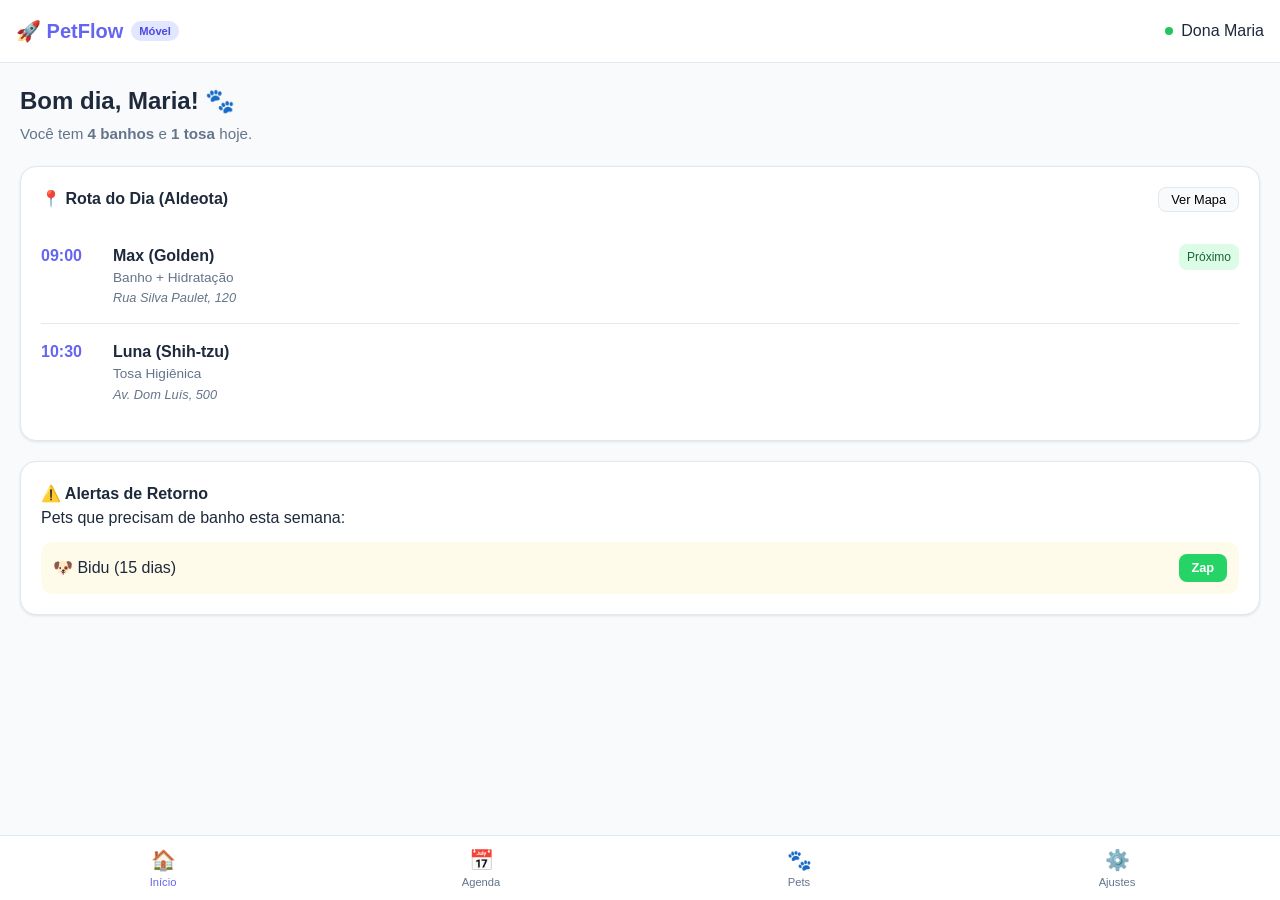
==== index.html @ 8cb59c1d "Fix: Move web files to root for GitHub Pages compatibility" ====
<!DOCTYPE html>
<html lang="pt-br">
<head>
    <meta charset="UTF-8">
    <meta name="viewport" content="width=device-width, initial-scale=1.0">
    <title>PetFlow | Gestão Móvel</title>
    <link rel="stylesheet" href="css/style.css">
    <!-- Emojis como ícones para rapidez -->
</head>
<body>
    <div id="app">
        <!-- Header fixo -->
        <header>
            <div class="brand">
                <span class="logo">🚀 PetFlow</span>
                <span class="badge">Móvel</span>
            </div>
            <div class="user-profile">
                <span class="status-dot online"></span>
                <span class="username">Dona Maria</span>
            </div>
        </header>

        <!-- Navegação Principal (Tabs no estilo App) -->
        <main id="main-content">
            <!-- Esta seção será trocada via JS -->
            <section id="dashboard" class="page active">
                <div class="welcome">
                    <h1>Bom dia, Maria! 🐾</h1>
                    <p>Você tem <strong>4 banhos</strong> e <strong>1 tosa</strong> hoje.</p>
                </div>

                <!-- Resumo de Rotas (Destaque do Pet Móvel) -->
                <div class="card routes-card">
                    <div class="card-header">
                        <h2>📍 Rota do Dia (Aldeota)</h2>
                        <button class="btn-small">Ver Mapa</button>
                    </div>
                    <ul class="route-list">
                        <li class="route-item next">
                            <span class="time">09:00</span>
                            <div class="info">
                                <span class="pet-name">Max (Golden)</span>
                                <span class="service">Banho + Hidratação</span>
                                <span class="address">Rua Silva Paulet, 120</span>
                            </div>
                            <span class="status">Próximo</span>
                        </li>
                        <li class="route-item">
                            <span class="time">10:30</span>
                            <div class="info">
                                <span class="pet-name">Luna (Shih-tzu)</span>
                                <span class="service">Tosa Higiênica</span>
                                <span class="address">Av. Dom Luís, 500</span>
                            </div>
                        </li>
                    </ul>
                </div>

                <!-- Notificações/Alertas (Recorrência) -->
                <div class="card alerts-card">
                    <h2>⚠️ Alertas de Retorno</h2>
                    <p>Pets que precisam de banho esta semana:</p>
                    <div class="alert-item">
                        <span>🐶 Bidu (15 dias)</span>
                        <button class="btn-action">Zap</button>
                    </div>
                </div>
            </section>
        </main>

        <!-- Menu Inferior (Bottom Nav) -->
        <nav class="bottom-nav">
            <button class="nav-item active" onclick="showPage('dashboard')">
                <span class="icon">🏠</span>
                <span class="label">Início</span>
            </button>
            <button class="nav-item" onclick="showPage('agenda')">
                <span class="icon">📅</span>
                <span class="label">Agenda</span>
            </button>
            <button class="nav-item" onclick="showPage('pets')">
                <span class="icon">🐾</span>
                <span class="label">Pets</span>
            </button>
            <button class="nav-item" onclick="showPage('config')">
                <span class="icon">⚙️</span>
                <span class="label">Ajustes</span>
            </button>
        </nav>
    </div>
    <script src="js/app.js"></script>
</body>
</html>
---- css/style.css ----
:root {
    --primary: #6366f1;
    --primary-dark: #4f46e5;
    --success: #22c55e;
    --warning: #f59e0b;
    --danger: #ef4444;
    --background: #f8fafc;
    --card: #ffffff;
    --text-main: #1e293b;
    --text-muted: #64748b;
    --border: #e2e8f0;
}

* {
    margin: 0;
    padding: 0;
    box-sizing: border-box;
    font-family: 'Segoe UI', Roboto, Helvetica, Arial, sans-serif;
}

body {
    background-color: var(--background);
    color: var(--text-main);
    line-height: 1.5;
    -webkit-tap-highlight-color: transparent;
}

/* Header */
header {
    background: var(--card);
    padding: 1rem;
    display: flex;
    justify-content: space-between;
    align-items: center;
    border-bottom: 1px solid var(--border);
    position: sticky;
    top: 0;
    z-index: 100;
}

.brand {
    display: flex;
    align-items: center;
    gap: 0.5rem;
}

.logo {
    font-weight: 800;
    font-size: 1.25rem;
    color: var(--primary);
}

.badge {
    background: #e0e7ff;
    color: var(--primary-dark);
    font-size: 0.7rem;
    padding: 0.1rem 0.5rem;
    border-radius: 1rem;
    font-weight: bold;
}

.user-profile {
    display: flex;
    align-items: center;
    gap: 0.5rem;
}

.status-dot {
    width: 8px;
    height: 8px;
    border-radius: 50%;
}

.online { background: var(--success); }

/* Main Content */
main {
    padding: 1.25rem;
    padding-bottom: 5rem; /* Space for bottom nav */
}

.welcome h1 {
    font-size: 1.5rem;
    margin-bottom: 0.25rem;
}

.welcome p {
    color: var(--text-muted);
    font-size: 0.95rem;
}

/* Cards */
.card {
    background: var(--card);
    border-radius: 1rem;
    padding: 1.25rem;
    margin-top: 1.25rem;
    box-shadow: 0 1px 3px rgba(0,0,0,0.1);
    border: 1px solid var(--border);
}

.card-header {
    display: flex;
    justify-content: space-between;
    align-items: center;
    margin-bottom: 1rem;
}

.card h2 {
    font-size: 1rem;
    font-weight: 700;
}

/* Route List */
.route-list {
    list-style: none;
}

.route-item {
    display: flex;
    gap: 1rem;
    padding: 1rem 0;
    border-bottom: 1px solid var(--border);
}

.route-item:last-child {
    border-bottom: none;
}

.time {
    font-weight: bold;
    color: var(--primary);
    min-width: 3.5rem;
}

.info {
    flex: 1;
}

.pet-name {
    display: block;
    font-weight: 600;
}

.service {
    display: block;
    font-size: 0.85rem;
    color: var(--text-muted);
}

.address {
    display: block;
    font-size: 0.8rem;
    color: var(--text-muted);
    font-style: italic;
}

.status {
    font-size: 0.75rem;
    background: #dcfce7;
    color: #166534;
    padding: 0.25rem 0.5rem;
    border-radius: 0.5rem;
    align-self: flex-start;
}

/* Buttons */
.btn-small {
    background: var(--background);
    border: 1px solid var(--border);
    padding: 0.25rem 0.75rem;
    border-radius: 0.5rem;
    font-size: 0.8rem;
    cursor: pointer;
}

.btn-action {
    background: #25d366; /* WhatsApp Green */
    color: white;
    border: none;
    padding: 0.4rem 0.8rem;
    border-radius: 0.5rem;
    font-size: 0.8rem;
    font-weight: bold;
}

/* Bottom Nav */
.bottom-nav {
    position: fixed;
    bottom: 0;
    left: 0;
    right: 0;
    background: var(--card);
    display: flex;
    justify-content: space-around;
    padding: 0.75rem 0.25rem;
    border-top: 1px solid var(--border);
    z-index: 100;
}

.nav-item {
    background: none;
    border: none;
    display: flex;
    flex-direction: column;
    align-items: center;
    gap: 0.25rem;
    color: var(--text-muted);
    cursor: pointer;
    flex: 1;
}

.nav-item.active {
    color: var(--primary);
}

.nav-item .icon {
    font-size: 1.25rem;
}

.nav-item .label {
    font-size: 0.7rem;
    font-weight: 500;
}

/* Alert Item */
.alert-item {
    display: flex;
    justify-content: space-between;
    align-items: center;
    background: #fffbeb;
    padding: 0.75rem;
    border-radius: 0.75rem;
    margin-top: 0.75rem;
}
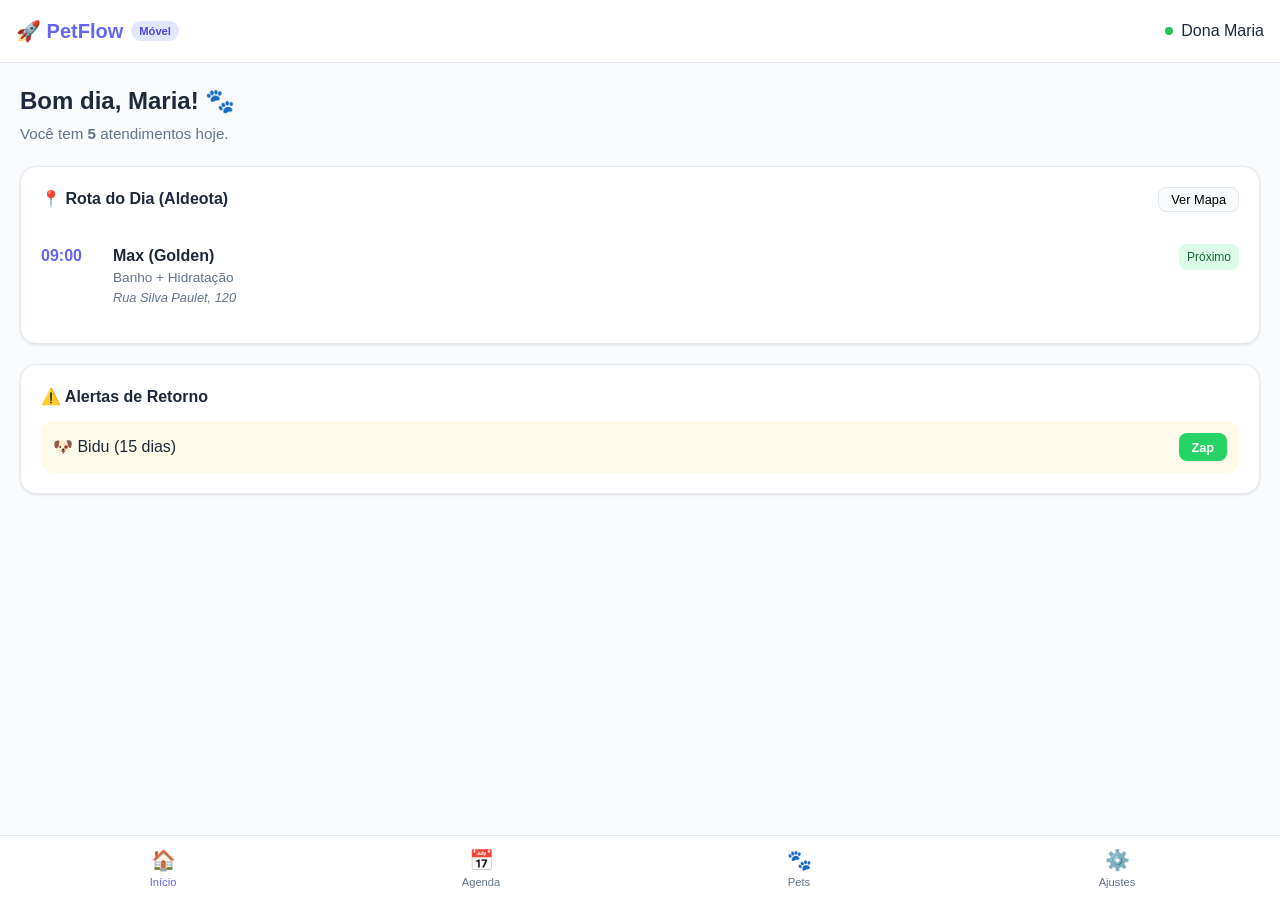
==== commit a6184f87: "UI: Added Agenda and Pet Registration with LocalStorage persistence (v0.4.0)" ====
--- a/index.html
+++ b/index.html
@@ -23,20 +23,20 @@
 
         <!-- Navegação Principal (Tabs no estilo App) -->
         <main id="main-content">
-            <!-- Esta seção será trocada via JS -->
+            <!-- PÁGINA: DASHBOARD -->
             <section id="dashboard" class="page active">
                 <div class="welcome">
                     <h1>Bom dia, Maria! 🐾</h1>
-                    <p>Você tem <strong>4 banhos</strong> e <strong>1 tosa</strong> hoje.</p>
+                    <p>Você tem <strong id="today-count">5</strong> atendimentos hoje.</p>
                 </div>
 
-                <!-- Resumo de Rotas (Destaque do Pet Móvel) -->
                 <div class="card routes-card">
                     <div class="card-header">
                         <h2>📍 Rota do Dia (Aldeota)</h2>
                         <button class="btn-small">Ver Mapa</button>
                     </div>
-                    <ul class="route-list">
+                    <ul class="route-list" id="dashboard-route-list">
+                        <!-- Gerado via JS -->
                         <li class="route-item next">
                             <span class="time">09:00</span>
                             <div class="info">
@@ -46,28 +46,91 @@
                             </div>
                             <span class="status">Próximo</span>
                         </li>
-                        <li class="route-item">
-                            <span class="time">10:30</span>
-                            <div class="info">
-                                <span class="pet-name">Luna (Shih-tzu)</span>
-                                <span class="service">Tosa Higiênica</span>
-                                <span class="address">Av. Dom Luís, 500</span>
-                            </div>
-                        </li>
                     </ul>
                 </div>
 
-                <!-- Notificações/Alertas (Recorrência) -->
                 <div class="card alerts-card">
                     <h2>⚠️ Alertas de Retorno</h2>
-                    <p>Pets que precisam de banho esta semana:</p>
-                    <div class="alert-item">
-                        <span>🐶 Bidu (15 dias)</span>
-                        <button class="btn-action">Zap</button>
+                    <div id="alerts-list">
+                        <!-- Gerado via JS -->
+                        <div class="alert-item">
+                            <span>🐶 Bidu (15 dias)</span>
+                            <button class="btn-action">Zap</button>
+                        </div>
                     </div>
                 </div>
             </section>
+
+            <!-- PÁGINA: AGENDA -->
+            <section id="agenda" class="page">
+                <div class="page-header">
+                    <h1>Calendário 📅</h1>
+                    <button class="btn-primary" onclick="openModal('modal-agenda')">+ Novo</button>
+                </div>
+                <div class="calendar-strip">
+                    <div class="day-bubble active"><span>Hoje</span><strong>03</strong></div>
+                    <div class="day-bubble"><span>Seg</span><strong>04</strong></div>
+                    <div class="day-bubble"><span>Ter</span><strong>05</strong></div>
+                </div>
+                <div class="timeline" id="agenda-timeline">
+                    <!-- Gerado via JS -->
+                </div>
+            </section>
+
+            <!-- PÁGINA: PETS / CADASTRO -->
+            <section id="pets" class="page">
+                <div class="page-header">
+                    <h1>Meus Clientes 🐾</h1>
+                    <button class="btn-primary" onclick="openModal('modal-pet')">+ Cadastro</button>
+                </div>
+                <div class="search-bar">
+                    <input type="text" placeholder="Buscar pet ou tutor..." id="pet-search">
+                </div>
+                <div class="pet-grid" id="pet-list">
+                    <!-- Gerado via JS -->
+                </div>
+            </section>
+
+            <!-- PÁGINA: CONFIGURAÇÕES -->
+            <section id="config" class="page">
+                <h1>Ajustes ⚙️</h1>
+                <div class="card">
+                    <h2>Tabela de Preços (Dâmaris Input)</h2>
+                    <ul class="price-list">
+                        <li><span>Pelo Curto</span> <strong>R$ 50,00</strong></li>
+                        <li><span>Pelo Médio</span> <strong>R$ 70,00</strong></li>
+                        <li><span>Pelo Longo</span> <strong>R$ 90,00</strong></li>
+                    </ul>
+                </div>
+                <div class="card">
+                    <h2>Segurança (LGPD)</h2>
+                    <p>Status: <span class="badge">Ativo</span></p>
+                </div>
+            </section>
         </main>
+
+        <!-- MODAIS (Popups) -->
+        <div id="modal-pet" class="modal">
+            <div class="modal-content">
+                <h2>Novo Cadastro</h2>
+                <form id="form-pet">
+                    <label>Nome do Pet</label>
+                    <input type="text" id="new-pet-name" required>
+                    <label>Tipo de Pelo</label>
+                    <select id="new-pet-hair">
+                        <option value="curto">Curto (Labrador/Jack)</option>
+                        <option value="medio">Médio (Shih-tzu)</option>
+                        <option value="longo">Longo (Spitz/Akita)</option>
+                    </select>
+                    <label>Tutor (Nome)</label>
+                    <input type="text" id="new-tutor-name" required>
+                    <div class="modal-actions">
+                        <button type="button" class="btn-link" onclick="closeModal('modal-pet')">Cancelar</button>
+                        <button type="submit" class="btn-primary">Salvar</button>
+                    </div>
+                </form>
+            </div>
+        </div>
 
         <!-- Menu Inferior (Bottom Nav) -->
         <nav class="bottom-nav">
--- a/css/style.css
+++ b/css/style.css
@@ -73,6 +73,156 @@
 
 .online { background: var(--success); }
 
+/* Headers de Página */
+.page {
+    display: none;
+}
+.page.active {
+    display: block;
+}
+
+.page-header {
+    display: flex;
+    justify-content: space-between;
+    align-items: center;
+    margin-bottom: 1.5rem;
+}
+
+.page-header h1 {
+    font-size: 1.5rem;
+}
+
+/* Agenda / Calendário */
+.calendar-strip {
+    display: flex;
+    gap: 0.75rem;
+    margin-bottom: 1.5rem;
+    overflow-x: auto;
+    padding-bottom: 0.5rem;
+}
+
+.day-bubble {
+    background: var(--card);
+    border: 1px solid var(--border);
+    padding: 0.75rem;
+    border-radius: 1rem;
+    min-width: 4rem;
+    display: flex;
+    flex-direction: column;
+    align-items: center;
+    cursor: pointer;
+}
+
+.day-bubble.active {
+    background: var(--primary);
+    color: white;
+    border-color: var(--primary);
+}
+
+.day-bubble span { font-size: 0.7rem; text-transform: uppercase; }
+.day-bubble strong { font-size: 1.1rem; }
+
+/* Timeline */
+.timeline {
+    border-left: 2px solid var(--border);
+    margin-left: 0.5rem;
+    padding-left: 1.5rem;
+    position: relative;
+}
+
+/* Modais */
+.modal {
+    display: none;
+    position: fixed;
+    top: 0;
+    left: 0;
+    right: 0;
+    bottom: 0;
+    background: rgba(0,0,0,0.5);
+    z-index: 1000;
+    align-items: flex-end; /* Abre de baixo para cima no mobile */
+}
+
+.modal.active {
+    display: flex;
+}
+
+.modal-content {
+    background: white;
+    width: 100%;
+    padding: 2rem;
+    border-radius: 1.5rem 1.5rem 0 0;
+    box-shadow: 0 -2px 10px rgba(0,0,0,0.1);
+}
+
+.modal-content h2 { margin-bottom: 1.5rem; }
+
+form label {
+    display: block;
+    font-size: 0.85rem;
+    font-weight: 600;
+    margin-bottom: 0.4rem;
+    margin-top: 1rem;
+}
+
+form input, form select {
+    width: 100%;
+    padding: 0.75rem;
+    border: 1px solid var(--border);
+    border-radius: 0.5rem;
+    font-size: 1rem;
+}
+
+.modal-actions {
+    display: flex;
+    justify-content: flex-end;
+    gap: 1rem;
+    margin-top: 2rem;
+}
+
+.btn-primary {
+    background: var(--primary);
+    color: white;
+    border: none;
+    padding: 0.75rem 1.5rem;
+    border-radius: 0.5rem;
+    font-weight: bold;
+    cursor: pointer;
+}
+
+.btn-link {
+    background: none;
+    border: none;
+    color: var(--text-muted);
+    font-weight: 600;
+    cursor: pointer;
+}
+
+/* Search and Lists */
+.search-bar {
+    margin-bottom: 1rem;
+}
+
+.search-bar input {
+    width: 100%;
+    padding: 0.75rem 1rem;
+    border-radius: 2rem;
+    border: 1px solid var(--border);
+    background: var(--card);
+}
+
+.price-list {
+    list-style: none;
+    margin-top: 1rem;
+}
+
+.price-list li {
+    display: flex;
+    justify-content: space-between;
+    padding: 0.5rem 0;
+    border-bottom: 1px solid var(--border);
+}
+
 /* Main Content */
 main {
     padding: 1.25rem;
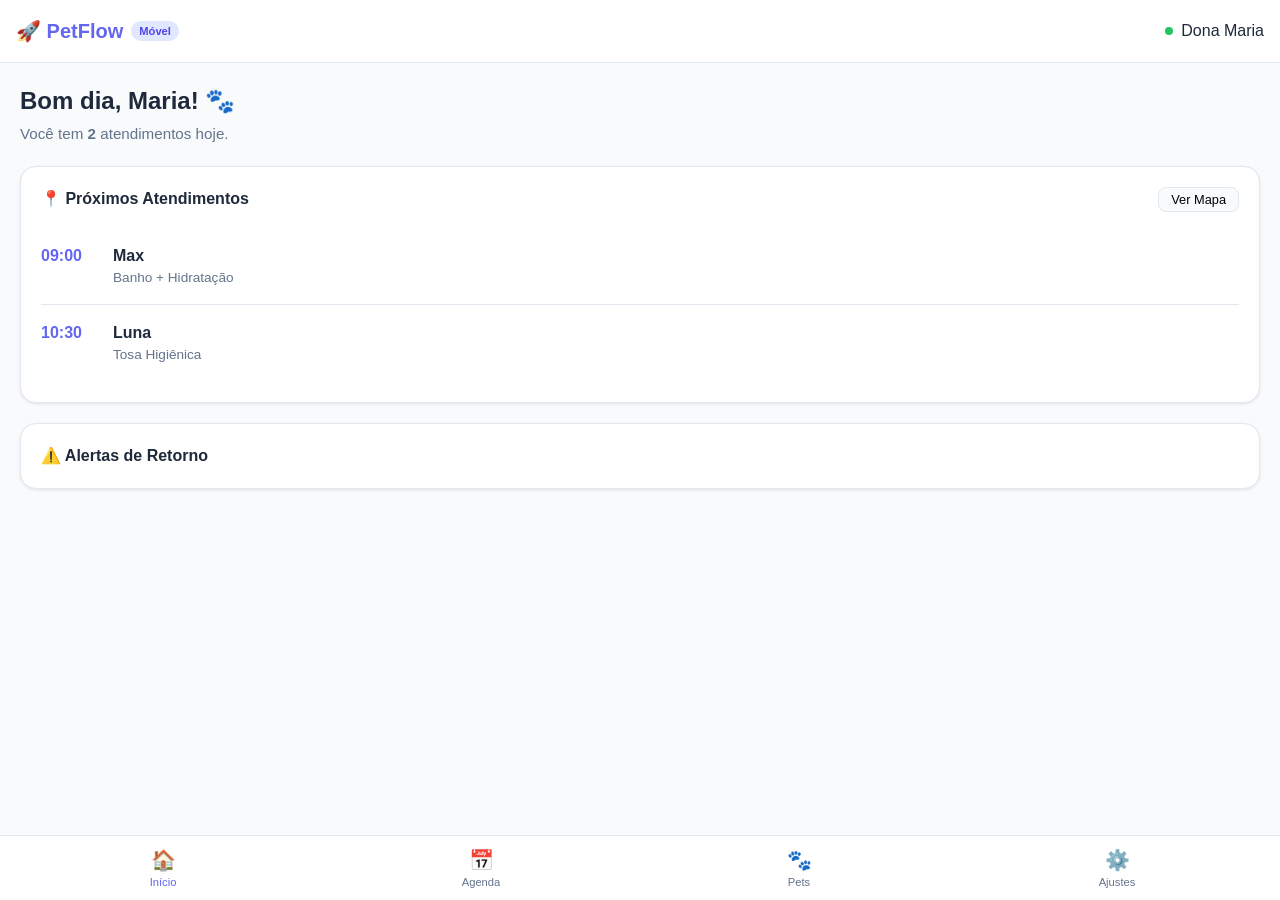
==== commit 8c03cf76: "UX: Dynamic Calendar, Dark Mode, and Integrated Search/Dashboard logic (v0.5.0)" ====
--- a/index.html
+++ b/index.html
@@ -27,25 +27,16 @@
             <section id="dashboard" class="page active">
                 <div class="welcome">
                     <h1>Bom dia, Maria! 🐾</h1>
-                    <p>Você tem <strong id="today-count">5</strong> atendimentos hoje.</p>
+                    <p>Você tem <strong id="today-count">0</strong> atendimentos hoje.</p>
                 </div>
 
                 <div class="card routes-card">
                     <div class="card-header">
-                        <h2>📍 Rota do Dia (Aldeota)</h2>
+                        <h2>📍 Próximos Atendimentos</h2>
                         <button class="btn-small">Ver Mapa</button>
                     </div>
                     <ul class="route-list" id="dashboard-route-list">
                         <!-- Gerado via JS -->
-                        <li class="route-item next">
-                            <span class="time">09:00</span>
-                            <div class="info">
-                                <span class="pet-name">Max (Golden)</span>
-                                <span class="service">Banho + Hidratação</span>
-                                <span class="address">Rua Silva Paulet, 120</span>
-                            </div>
-                            <span class="status">Próximo</span>
-                        </li>
                     </ul>
                 </div>
 
@@ -53,10 +44,6 @@
                     <h2>⚠️ Alertas de Retorno</h2>
                     <div id="alerts-list">
                         <!-- Gerado via JS -->
-                        <div class="alert-item">
-                            <span>🐶 Bidu (15 dias)</span>
-                            <button class="btn-action">Zap</button>
-                        </div>
                     </div>
                 </div>
             </section>
@@ -67,10 +54,8 @@
                     <h1>Calendário 📅</h1>
                     <button class="btn-primary" onclick="openModal('modal-agenda')">+ Novo</button>
                 </div>
-                <div class="calendar-strip">
-                    <div class="day-bubble active"><span>Hoje</span><strong>03</strong></div>
-                    <div class="day-bubble"><span>Seg</span><strong>04</strong></div>
-                    <div class="day-bubble"><span>Ter</span><strong>05</strong></div>
+                <div class="calendar-strip" id="calendar-strip">
+                    <!-- Gerado dinamicamente via JS (Hoje, Amanhã, Depois) -->
                 </div>
                 <div class="timeline" id="agenda-timeline">
                     <!-- Gerado via JS -->
@@ -84,7 +69,7 @@
                     <button class="btn-primary" onclick="openModal('modal-pet')">+ Cadastro</button>
                 </div>
                 <div class="search-bar">
-                    <input type="text" placeholder="Buscar pet ou tutor..." id="pet-search">
+                    <input type="text" placeholder="Buscar pet ou tutor..." id="pet-search" onkeyup="searchPets()">
                 </div>
                 <div class="pet-grid" id="pet-list">
                     <!-- Gerado via JS -->
@@ -95,16 +80,19 @@
             <section id="config" class="page">
                 <h1>Ajustes ⚙️</h1>
                 <div class="card">
-                    <h2>Tabela de Preços (Dâmaris Input)</h2>
+                    <h2>Visual</h2>
+                    <div style="display: flex; justify-content: space-between; align-items: center;">
+                        <span>Modo Escuro</span>
+                        <button class="btn-small" id="dark-mode-toggle" onclick="toggleDarkMode()">Ativar</button>
+                    </div>
+                </div>
+                <div class="card">
+                    <h2>Tabela de Preços</h2>
                     <ul class="price-list">
                         <li><span>Pelo Curto</span> <strong>R$ 50,00</strong></li>
                         <li><span>Pelo Médio</span> <strong>R$ 70,00</strong></li>
                         <li><span>Pelo Longo</span> <strong>R$ 90,00</strong></li>
                     </ul>
-                </div>
-                <div class="card">
-                    <h2>Segurança (LGPD)</h2>
-                    <p>Status: <span class="badge">Ativo</span></p>
                 </div>
             </section>
         </main>
--- a/css/style.css
+++ b/css/style.css
@@ -11,6 +11,14 @@
     --border: #e2e8f0;
 }
 
+[data-theme="dark"] {
+    --background: #0f172a;
+    --card: #1e293b;
+    --text-main: #f1f5f9;
+    --text-muted: #94a3b8;
+    --border: #334155;
+}
+
 * {
     margin: 0;
     padding: 0;
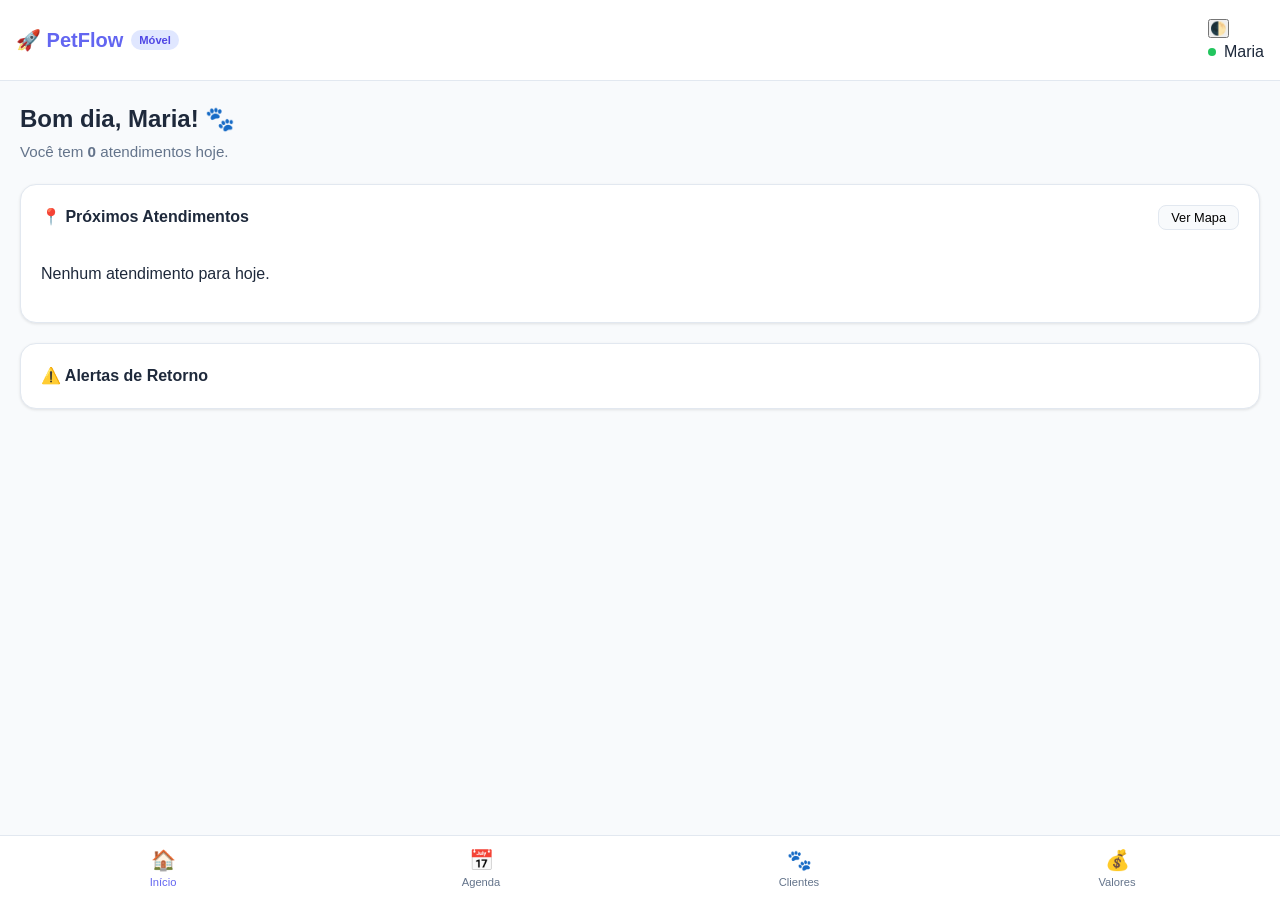
==== commit 1df206e8: "UI/UX: Added Header Theme Toggle, renamed Settings to Prices, added Pet Profiles with Countdown (v0." ====
--- a/index.html
+++ b/index.html
@@ -5,7 +5,6 @@
     <meta name="viewport" content="width=device-width, initial-scale=1.0">
     <title>PetFlow | Gestão Móvel</title>
     <link rel="stylesheet" href="css/style.css">
-    <!-- Emojis como ícones para rapidez -->
 </head>
 <body>
     <div id="app">
@@ -15,13 +14,16 @@
                 <span class="logo">🚀 PetFlow</span>
                 <span class="badge">Móvel</span>
             </div>
-            <div class="user-profile">
-                <span class="status-dot online"></span>
-                <span class="username">Dona Maria</span>
+            <div class="header-actions">
+                <button id="theme-toggle" class="btn-icon" onclick="toggleDarkMode()">🌓</button>
+                <div class="user-profile">
+                    <span class="status-dot online"></span>
+                    <span class="username">Maria</span>
+                </div>
             </div>
         </header>
 
-        <!-- Navegação Principal (Tabs no estilo App) -->
+        <!-- Navegação Principal -->
         <main id="main-content">
             <!-- PÁGINA: DASHBOARD -->
             <section id="dashboard" class="page active">
@@ -54,50 +56,44 @@
                     <h1>Calendário 📅</h1>
                     <button class="btn-primary" onclick="openModal('modal-agenda')">+ Novo</button>
                 </div>
-                <div class="calendar-strip" id="calendar-strip">
-                    <!-- Gerado dinamicamente via JS (Hoje, Amanhã, Depois) -->
-                </div>
-                <div class="timeline" id="agenda-timeline">
-                    <!-- Gerado via JS -->
-                </div>
+                <div class="calendar-strip" id="calendar-strip"></div>
+                <div class="timeline" id="agenda-timeline"></div>
             </section>
 
-            <!-- PÁGINA: PETS / CADASTRO -->
+            <!-- PÁGINA: PETS / CLIENTES -->
             <section id="pets" class="page">
                 <div class="page-header">
                     <h1>Meus Clientes 🐾</h1>
                     <button class="btn-primary" onclick="openModal('modal-pet')">+ Cadastro</button>
                 </div>
                 <div class="search-bar">
-                    <input type="text" placeholder="Buscar pet ou tutor..." id="pet-search" onkeyup="searchPets()">
+                    <input type="text" placeholder="Buscar pet, tutor ou bairro..." id="pet-search" onkeyup="searchPets()">
                 </div>
-                <div class="pet-grid" id="pet-list">
-                    <!-- Gerado via JS -->
-                </div>
+                <div class="pet-grid" id="pet-list"></div>
             </section>
 
-            <!-- PÁGINA: CONFIGURAÇÕES -->
+            <!-- PÁGINA: VALORES (Antiga Ajustes) -->
             <section id="config" class="page">
-                <h1>Ajustes ⚙️</h1>
+                <h1>Tabela de Valores 💰</h1>
                 <div class="card">
-                    <h2>Visual</h2>
-                    <div style="display: flex; justify-content: space-between; align-items: center;">
-                        <span>Modo Escuro</span>
-                        <button class="btn-small" id="dark-mode-toggle" onclick="toggleDarkMode()">Ativar</button>
-                    </div>
-                </div>
-                <div class="card">
-                    <h2>Tabela de Preços</h2>
+                    <h2>Serviços de Banho</h2>
                     <ul class="price-list">
                         <li><span>Pelo Curto</span> <strong>R$ 50,00</strong></li>
                         <li><span>Pelo Médio</span> <strong>R$ 70,00</strong></li>
                         <li><span>Pelo Longo</span> <strong>R$ 90,00</strong></li>
                     </ul>
                 </div>
+                <div class="card">
+                    <h2>Serviços de Tosa</h2>
+                    <ul class="price-list">
+                        <li><span>Tosa Higiênica</span> <strong>+ R$ 20,00</strong></li>
+                        <li><span>Tosa Completa</span> <strong>+ R$ 40,00</strong></li>
+                    </ul>
+                </div>
             </section>
         </main>
 
-        <!-- MODAIS (Popups) -->
+        <!-- MODAIS -->
         <div id="modal-pet" class="modal">
             <div class="modal-content">
                 <h2>Novo Cadastro</h2>
@@ -112,6 +108,8 @@
                     </select>
                     <label>Tutor (Nome)</label>
                     <input type="text" id="new-tutor-name" required>
+                    <label>Endereço/Bairro</label>
+                    <input type="text" id="new-pet-address" placeholder="Ex: Rua A, Aldeota" required>
                     <div class="modal-actions">
                         <button type="button" class="btn-link" onclick="closeModal('modal-pet')">Cancelar</button>
                         <button type="submit" class="btn-primary">Salvar</button>
@@ -120,7 +118,19 @@
             </div>
         </div>
 
-        <!-- Menu Inferior (Bottom Nav) -->
+        <!-- NOVO: MODAL FICHA DO PET -->
+        <div id="modal-profile" class="modal">
+            <div class="modal-content" style="height: 80vh; overflow-y: auto;">
+                <div id="pet-profile-content">
+                    <!-- Gerado via JS -->
+                </div>
+                <div class="modal-actions">
+                    <button type="button" class="btn-primary" style="width: 100%" onclick="closeModal('modal-profile')">Fechar</button>
+                </div>
+            </div>
+        </div>
+
+        <!-- Menu Inferior -->
         <nav class="bottom-nav">
             <button class="nav-item active" onclick="showPage('dashboard')">
                 <span class="icon">🏠</span>
@@ -132,11 +142,11 @@
             </button>
             <button class="nav-item" onclick="showPage('pets')">
                 <span class="icon">🐾</span>
-                <span class="label">Pets</span>
+                <span class="label">Clientes</span>
             </button>
             <button class="nav-item" onclick="showPage('config')">
-                <span class="icon">⚙️</span>
-                <span class="label">Ajustes</span>
+                <span class="icon">💰</span>
+                <span class="label">Valores</span>
             </button>
         </nav>
     </div>
--- a/css/style.css
+++ b/css/style.css
@@ -19,6 +19,24 @@
     --border: #334155;
 }
 
+[data-theme="dark"] .btn-small {
+    background: #334155;
+    color: #f1f5f9;
+    border-color: #475569;
+}
+
+[data-theme="dark"] input, 
+[data-theme="dark"] select, 
+[data-theme="dark"] .search-bar input {
+    background: #1e293b;
+    color: #f1f5f9;
+    border-color: #334155;
+}
+
+[data-theme="dark"] input::placeholder {
+    color: #64748b;
+}
+
 * {
     margin: 0;
     padding: 0;
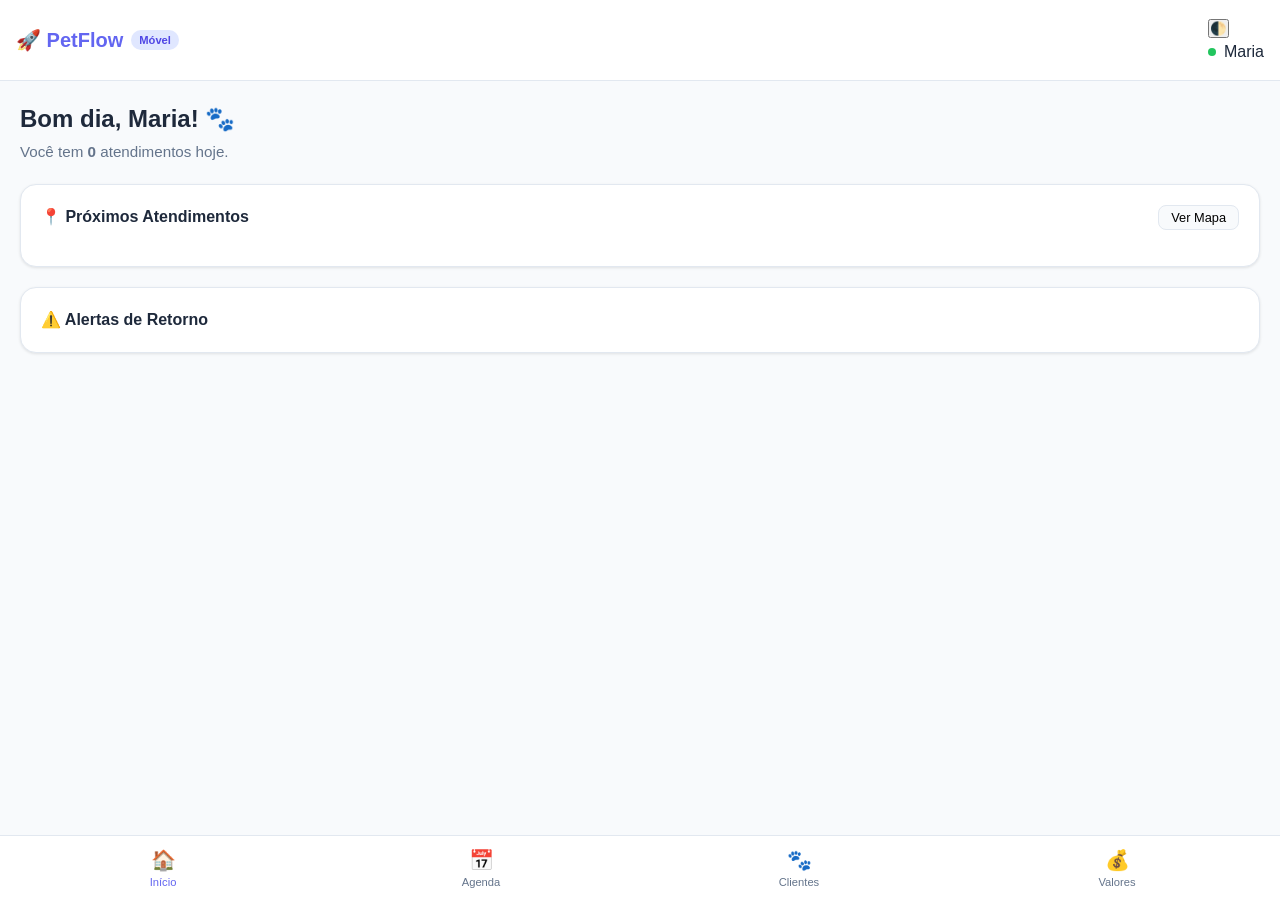
==== commit 89feadb1: "Feat: Fixed 15 pets database, route logic (neighborhoods), 'On my way' alerts, and Checkout PIX work" ====
--- a/index.html
+++ b/index.html
@@ -130,7 +130,24 @@
             </div>
         </div>
 
-        <!-- Menu Inferior -->
+        <!-- NOVO: MODAL PIX -->
+        <div id="modal-pix" class="modal">
+            <div class="modal-content" style="text-align: center;">
+                <h2>Pagamento PIX 💰</h2>
+                <p id="pix-amount" style="font-size: 1.5rem; font-weight: bold; margin: 1rem 0;"></p>
+                <div style="background: white; padding: 1rem; display: inline-block; border-radius: 1rem;">
+                    <div id="pix-qr" style="font-size: 8rem;">📱</div>
+                    <p style="color: black; font-size: 0.8rem; margin-top: 0.5rem;">[ Simulação de QR Code ]</p>
+                </div>
+                <div class="card" style="text-align: left; background: var(--background);">
+                    <p><strong>Chave:</strong> petflow@pix.com.br</p>
+                    <p><strong>Empresa:</strong> PetFlow Móvel LTDA</p>
+                </div>
+                <div class="modal-actions">
+                    <button type="button" class="btn-primary" style="width: 100%" onclick="confirmPayment()">Confirmar Recebimento</button>
+                </div>
+            </div>
+        </div>
         <nav class="bottom-nav">
             <button class="nav-item active" onclick="showPage('dashboard')">
                 <span class="icon">🏠</span>
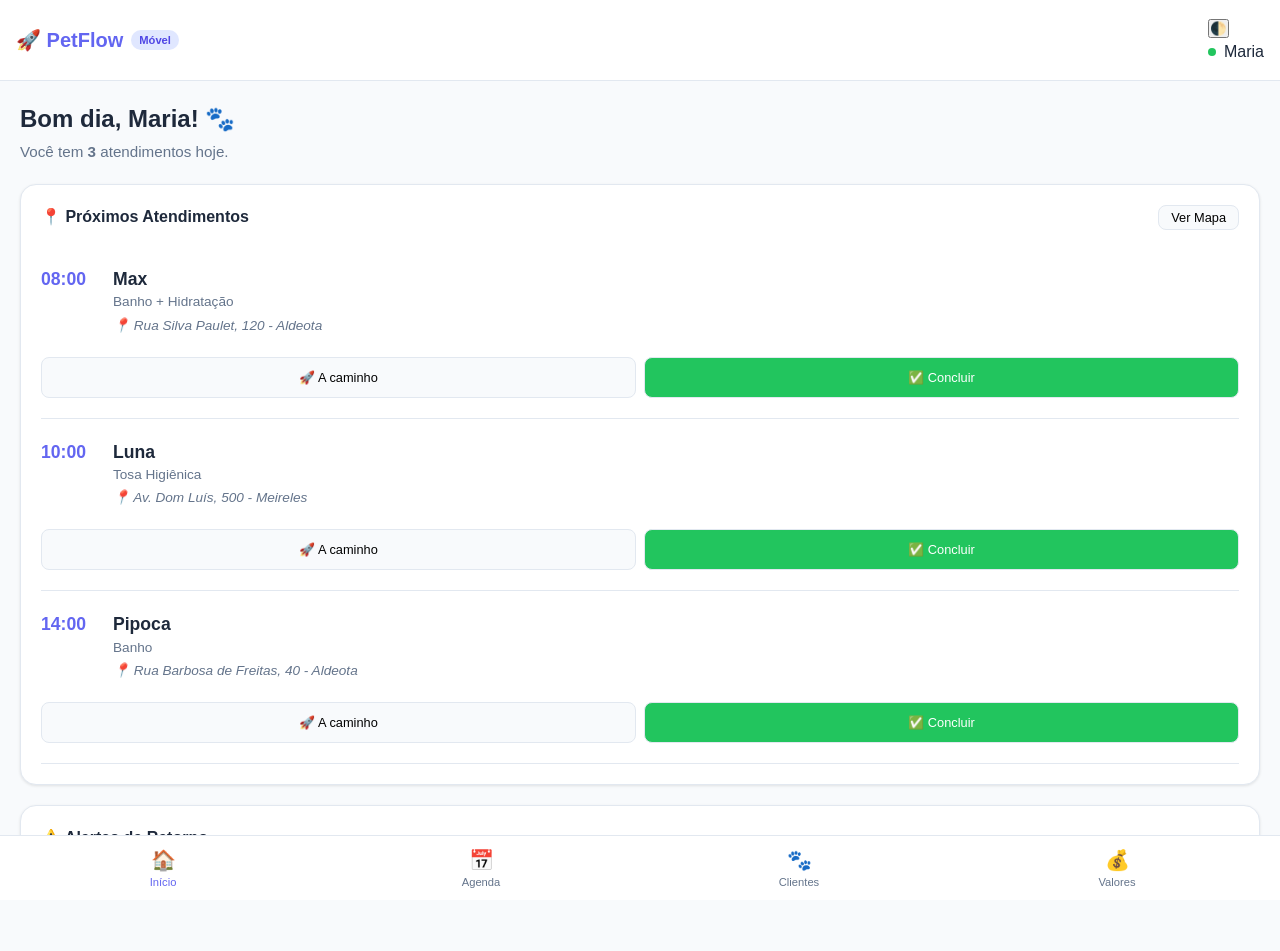
==== commit ec6b93ed: "Feat: Added Reset Demo button for recurring presentations (v0.9.3)" ====
--- a/index.html
+++ b/index.html
@@ -74,7 +74,10 @@
 
             <!-- PÁGINA: VALORES (Antiga Ajustes) -->
             <section id="config" class="page">
-                <h1>Tabela de Valores 💰</h1>
+                <div class="page-header">
+                    <h1>Tabela de Valores 💰</h1>
+                </div>
+                
                 <div class="card">
                     <h2>Serviços de Banho</h2>
                     <ul class="price-list">
@@ -83,12 +86,16 @@
                         <li><span>Pelo Longo</span> <strong>R$ 90,00</strong></li>
                     </ul>
                 </div>
-                <div class="card">
-                    <h2>Serviços de Tosa</h2>
-                    <ul class="price-list">
-                        <li><span>Tosa Higiênica</span> <strong>+ R$ 20,00</strong></li>
-                        <li><span>Tosa Completa</span> <strong>+ R$ 40,00</strong></li>
-                    </ul>
+
+                <!-- SEÇÃO DE DEMONSTRAÇÃO -->
+                <div class="card" style="border: 1px dashed var(--primary); background: rgba(99, 102, 241, 0.05);">
+                    <h2 style="color: var(--primary);">🛠️ Modo de Demonstração</h2>
+                    <p style="font-size: 0.85rem; color: var(--text-muted); margin-bottom: 1rem;">
+                        Use o botão abaixo para resetar os atendimentos e testar o fluxo novamente.
+                    </p>
+                    <button class="btn-primary" style="width: 100%; background: var(--primary-dark);" onclick="resetDemo()">
+                        Reiniciar Demo
+                    </button>
                 </div>
             </section>
         </main>
